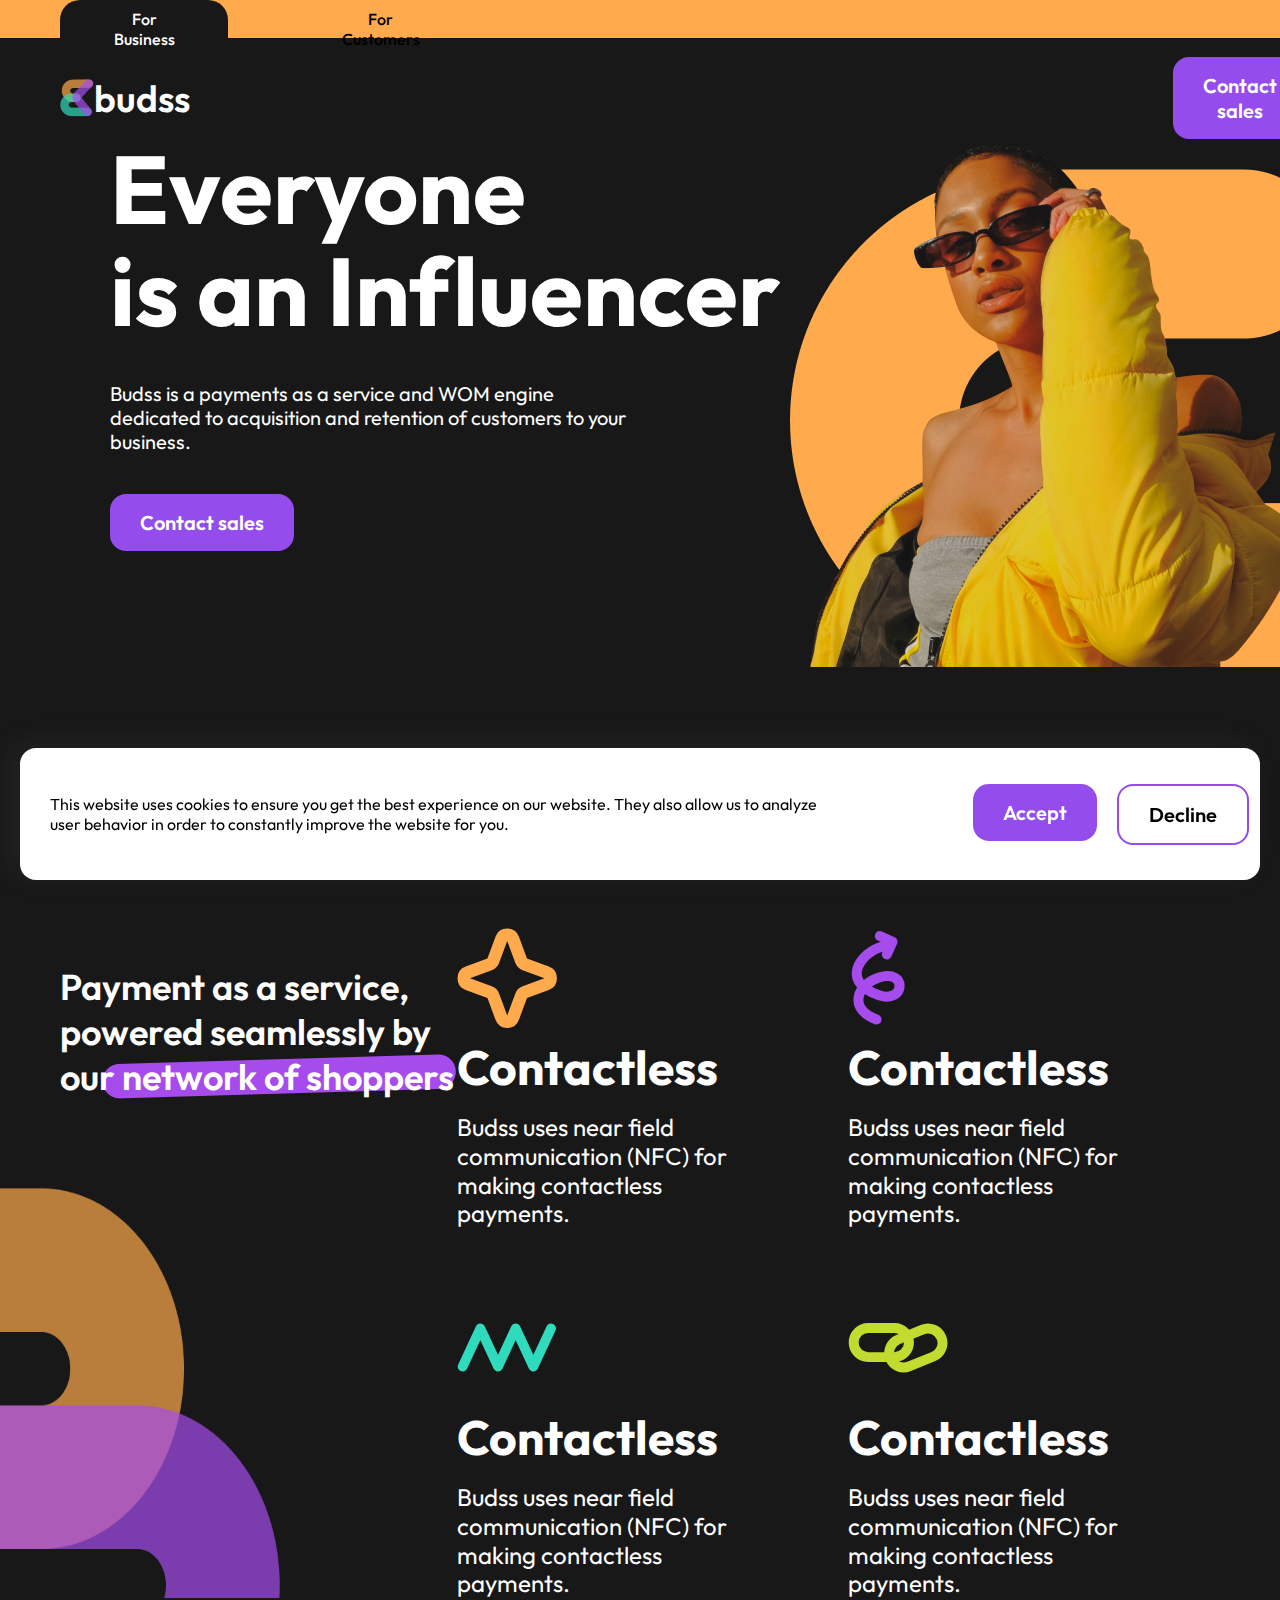
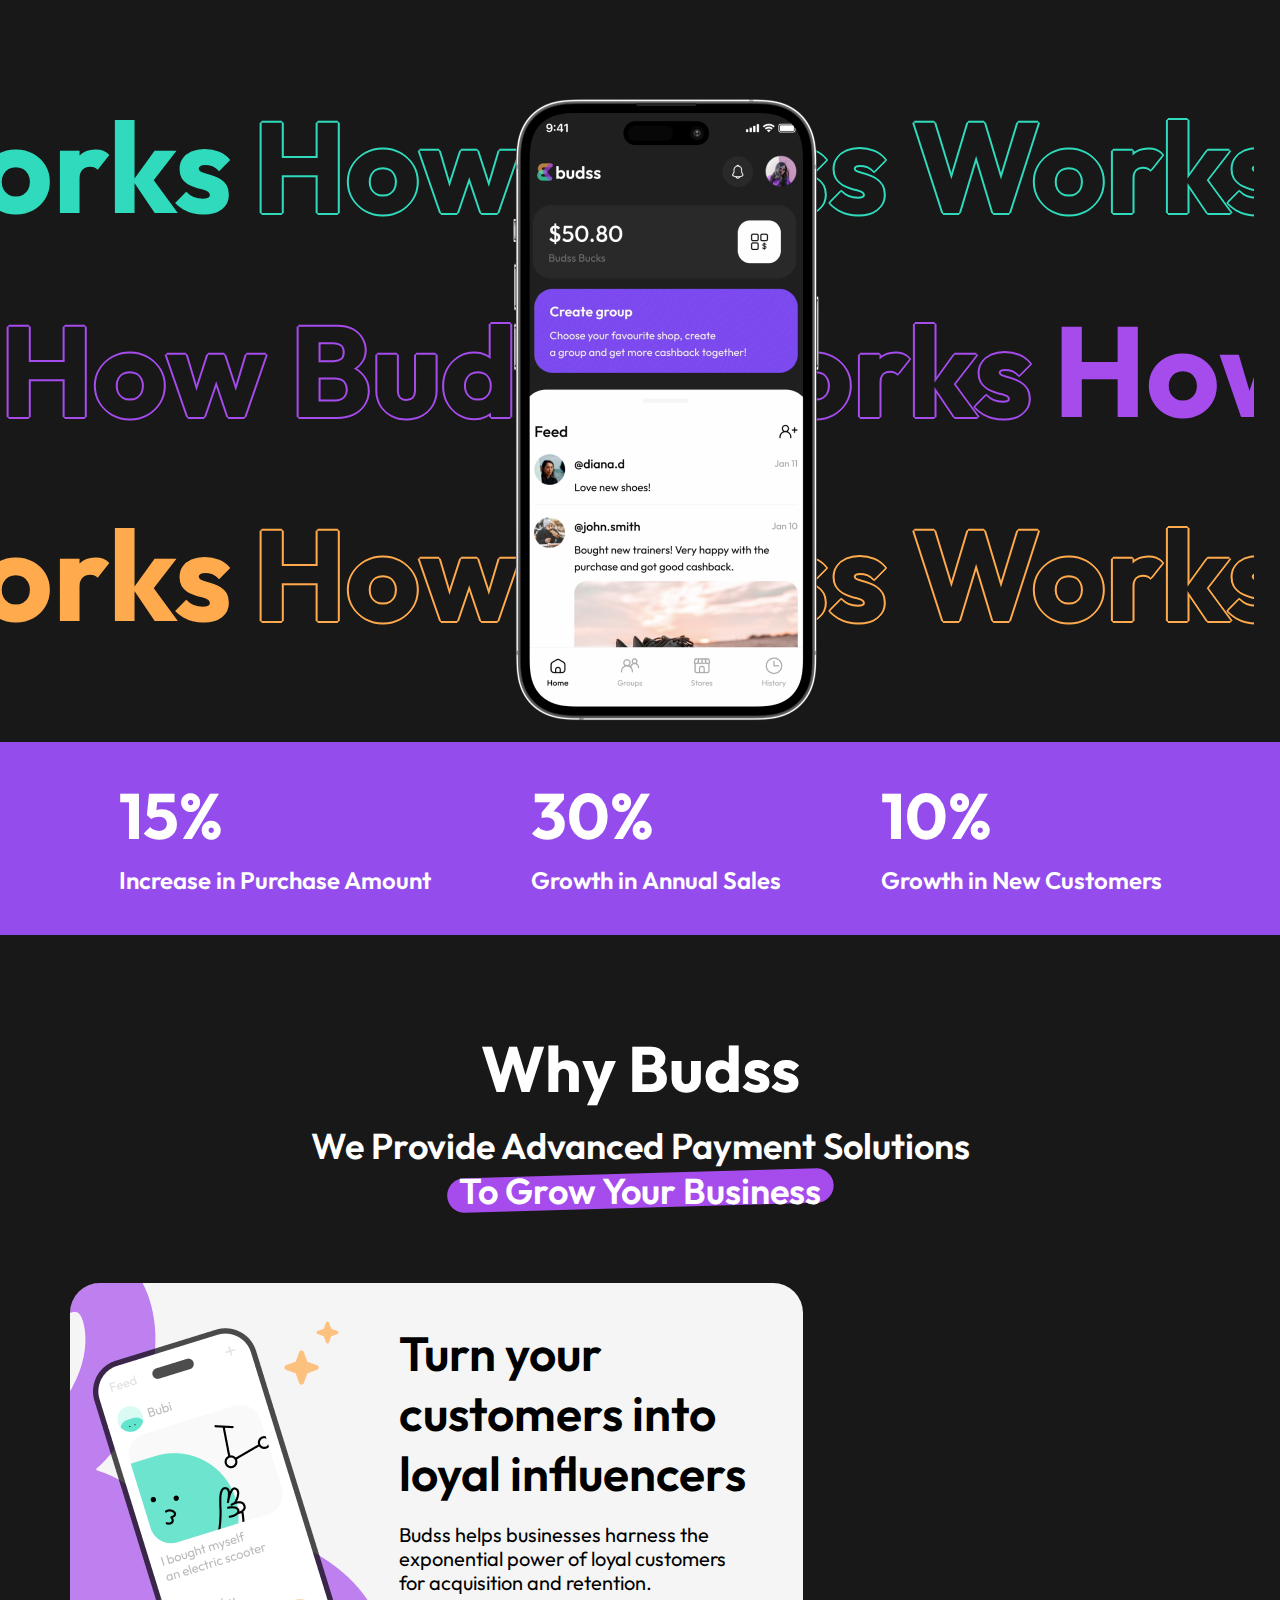
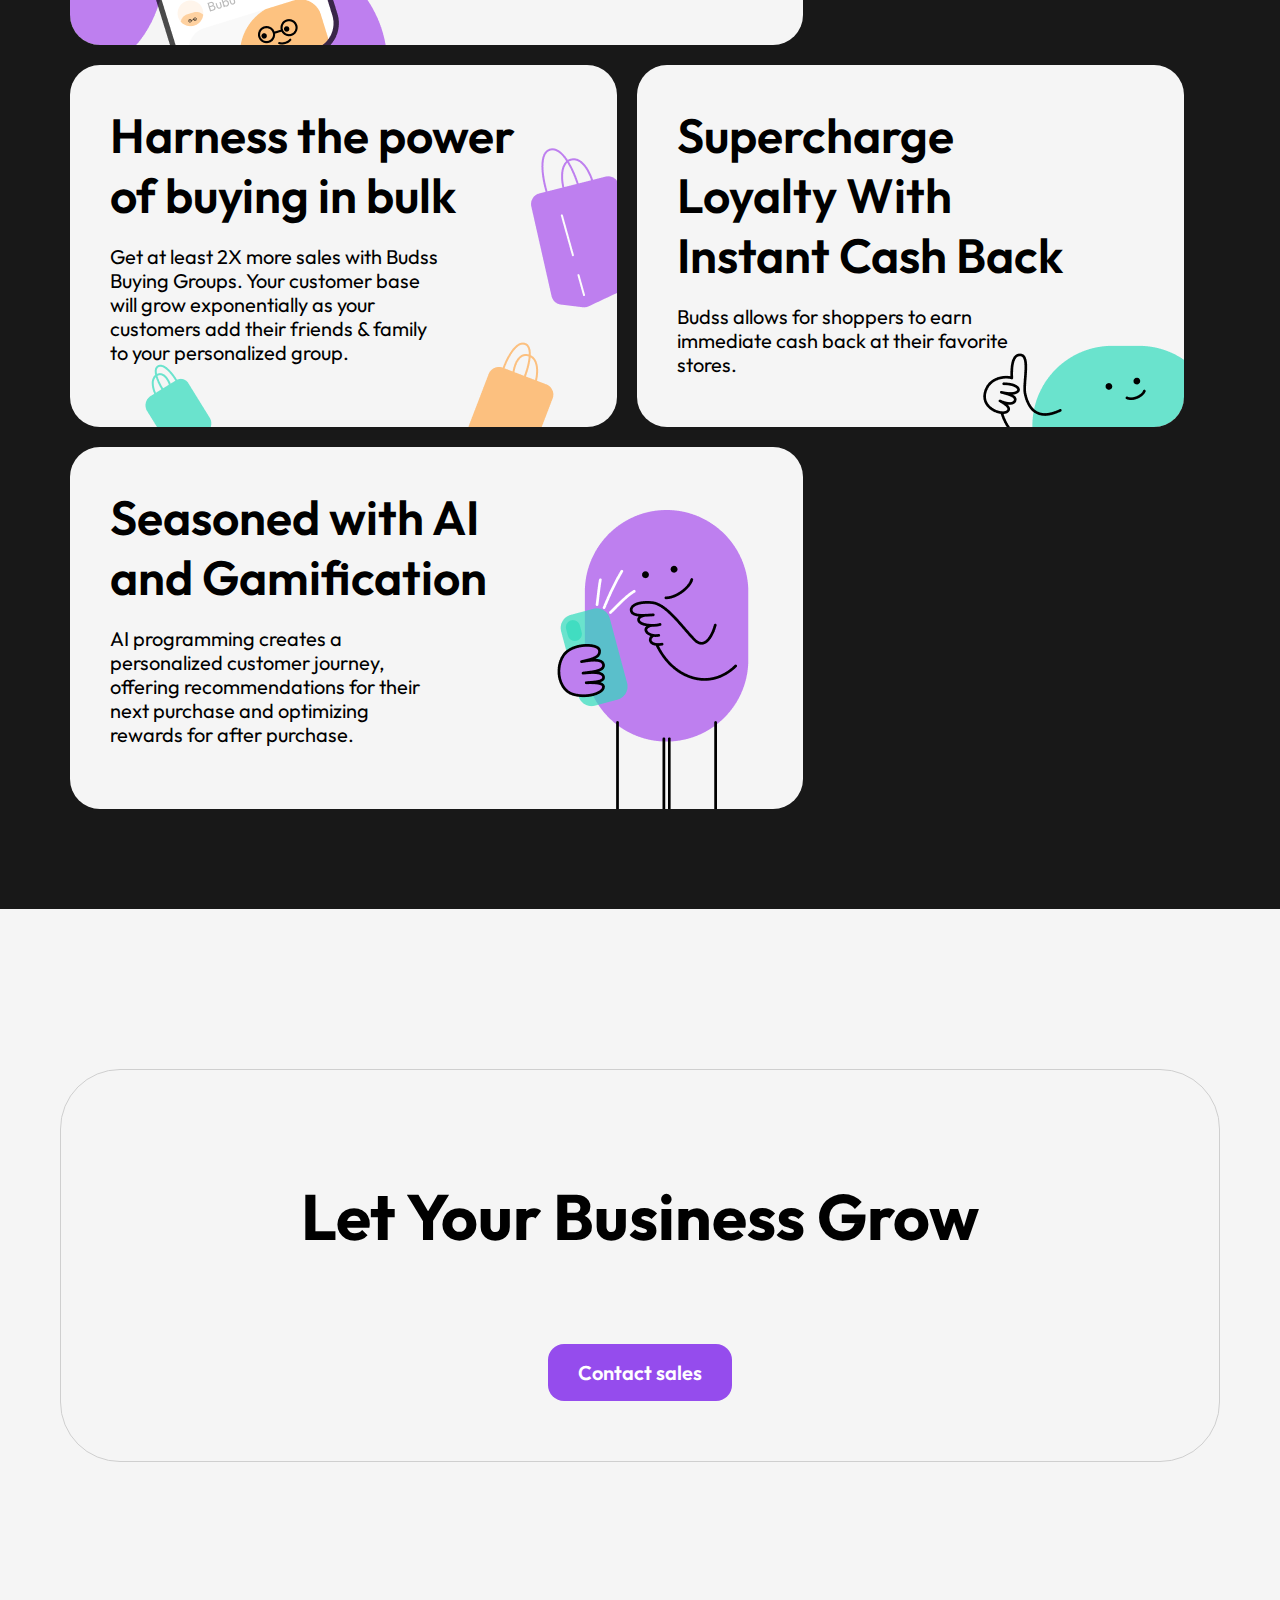
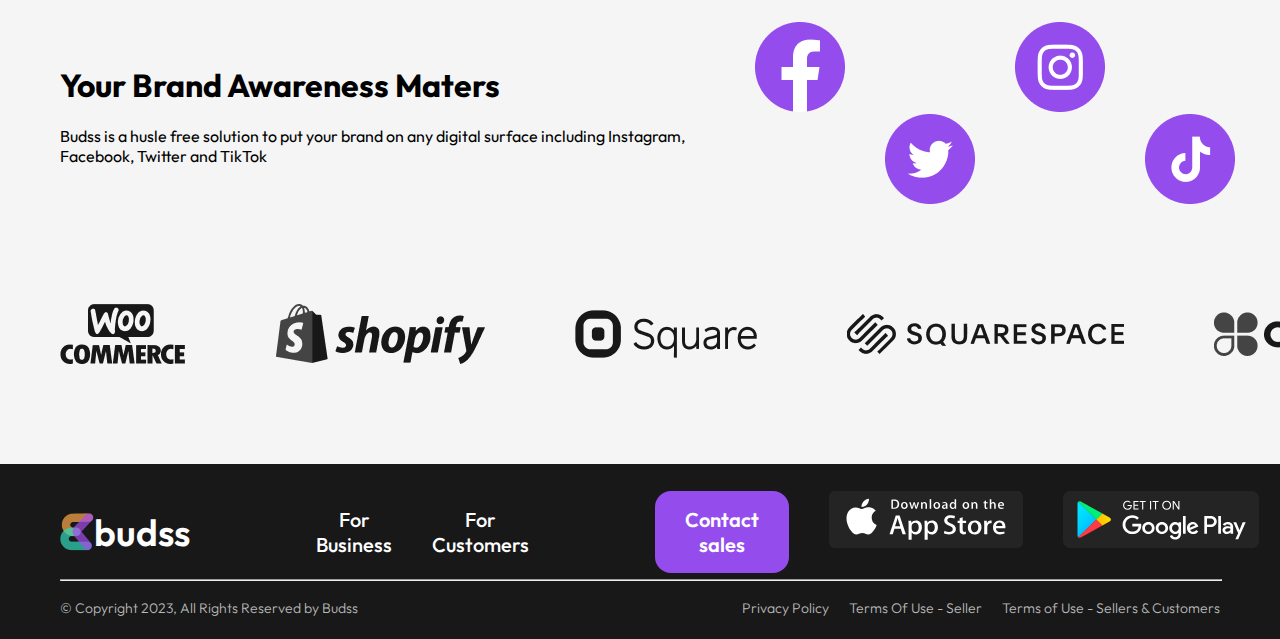
==== index.html @ 5635661f "test-task" ====
<!DOCTYPE html>
<html lang="en">
  <head>
    <meta charset="UTF-8" />
    <meta name="viewport" content="width=device-width, initial-scale=1.0" />
    <meta http-equiv="X-UA-Compatible" content="ie=edge" />
    <title>My Website</title>
    <link rel="stylesheet" href="./style.css" />
    <link rel="preconnect" href="https://fonts.googleapis.com" />
    <link rel="preconnect" href="https://fonts.gstatic.com" crossorigin />
    <link
      href="https://fonts.googleapis.com/css2?family=Outfit:wght@100;200;300;400;500;600;700;800;900&display=swap"
      rel="stylesheet"
    />
  </head>
  <body>
    <div class="rectangle">
      <div class="tabs">
        <div class="tab tab-active">For Business</div>
        <div class="tab">For Customers</div>
      </div>
    </div>
    <header id="mainHeader">
      <div class="logo">
        <img src="./img/logo.png" alt="logo" />
        <p>budss</p>
      </div>
      <nav class="mobile-nav">
        <div class="hamburger-icon" id="hamburgerIcon">
          <span class="bar"></span>
          <span class="bar"></span>
          <span class="bar"></span>
        </div>
        <div class="nav-links" id="navLinks">
          <img src="./img/close.svg" id="closeNav" />
          <button>Contact sales</button>
          <div class="mobile-links">
            <p>For Business</p>
            <p>For Customers</p>
            <p>Privacy Policy</p>
            <p>Terms Of Use - Seller</p>
            <p>Terms of Use - Sellers & Customers</p>
          </div>
        </div>
      </nav>
      <button class="button dark-bg showForm header-button">
        Contact sales
      </button>
    </header>
    <main>
      <div class="hero">
        <div class="hero-text">
          <h1>Everyone is an Influencer</h1>
          <p>
            Budss is a payments as a service and WOM engine dedicated to
            acquisition and retention of customers to your business.
          </p>
          <button class="dark-bg showForm">Contact sales</button>
        </div>
        <img src="./img/hero-img.png" alt="hero" />
      </div>
      <div class="about">
        <h2>About Budss</h2>
        <div class="about-body">
          <div class="about-left">
            <div class="about-highlight">
              <p>
                Payment as a service, powered seamlessly by our network of
                shoppers
              </p>
              <img
                src="./img/about-highlight.png"
                class="about-pic-highlight"
                alt="about-highlight"
              />
            </div>
            <img
              src="./img/about.png"
              class="about-pic"
              alt="about section picture"
            />
          </div>

          <div class="parent">
            <div class="div1">
              <img src="./img/about-1.svg" alt="icon-1" />
              <h3>Contactless</h3>
              <p>
                Budss uses near field communication (NFC) for making contactless
                payments.
              </p>
            </div>
            <div class="div1">
              <img src="./img/about-2.svg" alt="icon 2" />
              <h3>Contactless</h3>
              <p>
                Budss uses near field communication (NFC) for making contactless
                payments.
              </p>
            </div>
            <div class="div1">
              <img src="./img/about-3.svg" alt="icon 3" />
              <h3>Contactless</h3>
              <p>
                Budss uses near field communication (NFC) for making contactless
                payments.
              </p>
            </div>
            <div class="div1">
              <img src="./img/about-4.svg" alt="icon-4" />
              <h3>Contactless</h3>
              <p>
                Budss uses near field communication (NFC) for making contactless
                payments.
              </p>
            </div>
          </div>
        </div>
      </div>
      <div class="how-works">
        <div class="container">
          <div class="moving-text-container">
            <h1 class="moving-text">How Budss Works</h1>
            <h1 class="moving-text lined-1">How Budss Works</h1>
          </div>
        </div>
        <div class="container">
          <div class="moving-text-container-left">
            <h1 class="moving-text lined-2">How Budss Works</h1>
            <h1 class="moving-text second">How Budss Works</h1>
          </div>
        </div>
        <div class="container">
          <div class="moving-text-container">
            <h1 class="moving-text third">How Budss Works</h1>
            <h1 class="moving-text lined-3">How Budss Works</h1>
          </div>
        </div>
        <img src="./img/how-works.png" alt="phone" />
      </div>
      <div class="statistic">
        <div class="statistic-block">
          <h3>15%</h3>
          <p>Increase in Purchase Amount</p>
        </div>
        <div class="statistic-block">
          <h3>30%</h3>
          <p>Growth in Annual Sales</p>
        </div>
        <div class="statistic-block">
          <h3>10%</h3>
          <p>Growth in New Customers</p>
        </div>
      </div>
      <div class="why-budss">
        <div class="why-text">
          <h3>Why Budss</h3>
          <p>We Provide Advanced Payment Solutions To Grow Your Business</p>
          <img src="./img/why.png" alt="text highlight" />
        </div>

        <div class="pictures">
          <div class="card-1">
            <div>
              <h3>Turn your customers into loyal influencers</h3>
              <p>
                Budss helps businesses harness the exponential power of loyal
                customers for acquisition and retention.
              </p>
            </div>
          </div>
          <div class="card-1 card-2">
            <div>
              <h3>Harness the power of buying in bulk</h3>
              <p>
                Get at least 2X more sales with Budss Buying Groups. Your
                customer base will grow exponentially as your customers add
                their friends & family to your personalized group.
              </p>
            </div>
          </div>

          <div class="card-1 card-2 card-3">
            <div>
              <h3>Supercharge Loyalty With Instant Cash Back</h3>
              <p>
                Budss allows for shoppers to earn immediate cash back at their
                favorite stores.
              </p>
            </div>
          </div>
          <div class="card-1 card-4">
            <div>
              <h3>Seasoned with AI and Gamification</h3>
              <p>
                AI programming creates a personalized customer journey, offering
                recommendations for their next purchase and optimizing rewards
                for after purchase.
              </p>
            </div>
          </div>
        </div>
      </div>
      <div class="let-grow">
        <div class="let-grow-contact">
          <h2>Let Your Business Grow</h2>
          <button class="showForm">Contact sales</button>
        </div>
        <div class="let-grow-social">
          <div class="let-grow-social-text">
            <h1>Your Brand Awareness Maters</h1>
            <p>
              Budss is a husle free solution to put your brand on any digital
              surface including Instagram, Facebook, Twitter and TikTok
            </p>
          </div>
          <img src="./img//social-media.png" alt="social media logo" />
        </div>
        <div class="clients">
          <img src="./img/woo.png" alt="woo" />
          <img src="./img/shopify.png" alt="shopify" />
          <img src="./img/square.png" alt="square" />
          <img src="./img/squarespace.png" alt="squarespace" />
          <img src="./img/clover.png" alt="clover" />
        </div>
      </div>
      <footer>
        <div class="footer-top">
          <div class="logo">
            <img src="./img/logo.png" alt="logo" />
            <p>budss</p>
          </div>
          <div class="list">
            <p>For Business</p>
            <p>For Customers</p>
          </div>
          <div class="list addlist">
            <p>Privacy Policy</p>
            <p>Terms Of Use - Seller</p>
            <p>Terms of Use - Sellers & Customers</p>
          </div>
          <div class="buttons">
            <button class="dark-bg showForm">Contact sales</button>
            <button class="apps">
              <img src="./img/appstore.svg" alt="appstore" />
            </button>
            <button class="apps">
              <img src="./img/googleplay.svg" alt="googleplay" />
            </button>
          </div>
        </div>
        <hr />
        <div class="copyrights">
          <p>© Copyright 2023, All Rights Reserved by Budss</p>
          <div class="links">
            <a>Privacy Policy</a><a>Terms Of Use - Seller</a
            ><a>Terms of Use - Sellers & Customers</a>
          </div>
        </div>
      </footer>
    </main>
    <div class="cookie-popup" id="cookiePopup">
      <p>
        This website uses cookies to ensure you get the best experience on our
        website. They also allow us to analyze user behavior in order to
        constantly improve the website for you.
      </p>
      <div class="popup-buttons">
        <button id="acceptCookies">Accept</button>
        <button id="acceptCookies" class="secondary">Decline</button>
      </div>
    </div>
    <div class="form-popup" id="formPopup">
      <form>
        <span class="close-icon" id="closeForm">&times;</span>
        <div class="input-field">
          <label for="name">Name</label>
          <input
            type="text"
            id="name"
            name="name"
            placeholder="Enter  name"
            required
          />
          <div class="error-message" id="nameError">
            This field is required.
          </div>
        </div>
        <div class="input-field">
          <label for="email">Email *</label>
          <input
            type="email"
            id="email"
            name="email"
            placeholder="Email"
            required
          />
          <div class="error-message" id="emailError">
            This field is required.
          </div>
        </div>
        <div class="input-field">
          <label for="phone">Phone Number *</label>
          <input type="tel" id="phone" name="phone" placeholder="+7" required />
          <div class="error-message" id="phoneError">
            This field is required.
          </div>
        </div>
        <div class="input-field">
          <label for="company">Company</label>
          <input
            type="text"
            id="company"
            name="company"
            placeholder="Enter company"
          />
        </div>
        <div class="input-field">
          <label for="website">Website URL</label>
          <input
            type="url"
            id="website"
            name="website"
            placeholder="Enter Website/Store URL"
          />
        </div>
        <p>
          By submitting this form you are agreeing to Budss’s
          <a>Privacy Policy</a> and <a>Terms of Use</a>
        </p>
        <button type="submit" id="submitButton" disabled>Contact sales</button>
      </form>
    </div>
    <div class="popup" id="successPopup">
      <span class="close-icon" id="closeSuccesForm">&times;</span>
      <img src="./img/received.png" />
      <h4>Thank you!</h4>
      <p>
        Thank you, we have received your application and will contact you soon!
      </p>
      <button class="close-popup" id="closeSuccessPopup">Super!</button>
    </div>
    <script>
      const mainHeader = document.getElementById("mainHeader");

      window.addEventListener("scroll", () => {
        const scrollPosition = window.scrollY;

        if (scrollPosition > 100) {
          mainHeader.style.top = "0";
        } else {
          mainHeader.style.top = "50px";
        }
      });
    </script>
    <script>
      const cookiePopup = document.getElementById("cookiePopup");
      const acceptCookiesButton = document.getElementById("acceptCookies");

      setTimeout(() => {
        cookiePopup.style.display = "flex";
      }, 1000);

      acceptCookiesButton.addEventListener("click", () => {
        cookiePopup.style.display = "none";
      });
    </script>

    <script>
      const hamburgerIcon = document.getElementById("hamburgerIcon");
      const navLinks = document.getElementById("navLinks");

      hamburgerIcon.addEventListener("click", () => {
        navLinks.classList.toggle("active");
      });

      const closeNavIcon = document.getElementById("closeNav");
      closeNavIcon.addEventListener("click", () => {
        navLinks.classList.remove("active");
      });

      const formPopup = document.getElementById("formPopup");
      const showFormButton = document.querySelectorAll(".showForm");
      const submitButton = document.getElementById("submitButton");
      const closeFormButton = document.getElementById("closeForm");

      const nameInput = document.getElementById("name");
      const nameError = document.getElementById("nameError");

      const emailInput = document.getElementById("email");
      const emailError = document.getElementById("emailError");

      showFormButton.forEach((button) => {
        button.addEventListener("click", () => {
          formPopup.style.display = "flex";
        });
      });

      const requiredFields = document.querySelectorAll("input[required]");
      requiredFields.forEach((field) => {
        field.addEventListener("input", () => {
          const allRequiredFieldsFilled = Array.from(requiredFields).every(
            (field) => field.value.trim() !== ""
          );
          submitButton.disabled = !allRequiredFieldsFilled;
        });
      });

      closeFormButton.addEventListener("click", () => {
        formPopup.style.display = "none";
      });

      submitButton.addEventListener("click", (event) => {
        event.preventDefault();
        successPopup.style.display = "flex";
        formPopup.style.display = "none";
      });

      const successPopup = document.getElementById("successPopup");

      const closeSuccessPopupButton =
        document.getElementById("closeSuccessPopup");
      closeSuccessPopupButton.addEventListener("click", () => {
        successPopup.style.display = "none";
      });
    </script>
  </body>
</html>
---- style.css ----
body {
  display: flex;
  width: 100%;
  flex-direction: column;
  align-items: flex-start;
  gap: 100px;
  background: var(--grayscale-01, #181818);
  font-family: "Outfit", sans-serif;
  margin: 0;
}

body main {
  width: 100%;
}

body .rectangle {
  width: 100%;
  height: 38px;
  flex-shrink: 0;
  background: var(--secondary-02, #ffaa4c);
  display: inline-flex;
  align-items: flex-start;
}

body .rectangle .tabs {
  display: inline-flex;
  align-items: flex-start;
}

body .rectangle .tab {
  width: 105px;
  display: flex;
  padding: 9px 40px;
  justify-content: center;
  align-items: center;
  gap: 10px;
  border-radius: 20px 20px 0px 0px;
  margin-left: 60px;
  color: var(--grayscale-00, #000);
  text-align: center;

  color: var(--grayscale-00, #000);
  text-align: center;

  /* Body/B1_Medium_16 */
  font-family: Outfit;
  font-size: 16px;
  font-style: normal;
  font-weight: 500;
  line-height: normal;
}
body .rectangle .tab-active {
  width: 88px;
  color: var(--grayscale-07, #fff);
  background: var(--grayscale-01, #181818);
}

body header {
  position: fixed;
  top: 50px;
  left: 0;
  right: 0;
  display: inline-flex;
  padding: 7px 60px;
  justify-content: space-between;
  align-items: center;
  gap: 983px;
  width: 100%;
  box-sizing: border-box;
  background-color: #181818;
  z-index: 1000;
}
#mainHeader {
  transition: top 0.3s ease;
  position: fixed;
  top: 50px;
  width: 100%;
}

.logo {
  display: flex;
  width: 155px;
  height: 49px;
  justify-content: center;
  align-items: center;
}

.logo p {
  color: var(--grayscale-07, #fff);
  text-align: center;
  font-feature-settings: "ss07" on, "ss02" on, "ss03" on, "ss04" on, "ss05" on,
    "ss01" on, "numr" on, "dnom" on;
  font-family: Outfit;
  font-size: 37px;
  font-style: normal;
  font-weight: 600;
  line-height: 17px; /* 45.946% */
  text-transform: lowercase;
}

.hero {
  display: flex;
  justify-content: space-between;
}

.hero .hero-text {
  display: inline-flex;
  flex-direction: column;
  align-items: flex-start;
  gap: 40px;
  margin-left: 110px;
}

.hero .hero-text h1 {
  color: var(--grayscale-07, #fff);
  font-feature-settings: "liga" off;
  width: 671px;
  margin: 0;

  /* Title/T2_Bold_96 */
  font-family: Outfit;
  font-size: 96px;
  font-style: normal;
  font-weight: 700;
  line-height: 106%; /* 101.76px */
}

.hero .hero-text p {
  color: var(--grayscale-07, #fff);
  width: 534px;
  margin: 0;

  /* Subtitle/S6_Regular_20 */
  font-family: Outfit;
  font-size: 20px;
  font-style: normal;
  font-weight: 400;
  line-height: 120%; /* 24px */
}
.hero img {
  width: 595px;
  height: 529px;
  flex-shrink: 0;
}

/* Общие стили для кнопки */
button {
  display: flex;
  padding: 16px 30px;
  justify-content: center;
  align-items: center;
  gap: 14px;
  border-radius: 16px;
  background: var(--primary-01, #954ced);
  color: var(--grayscale-07, #fff);
  cursor: pointer;
  border: none;
  transition: background-color 0.3s, transform 0.3s;
  font-family: Outfit;
  font-size: 20px;
  font-style: normal;
  font-weight: 600;
  line-height: normal;
  position: relative;
}

/* Стили при наведении */
button:hover {
  display: inline-flex;
  height: 57px;
  padding: 16px 30px;
  justify-content: center;
  align-items: center;
  gap: 14px;
  flex-shrink: 0;
  border-radius: 16px;
  background: var(--grayscale-01, #181818);
  transform: scale(1.05);
}

/* Псевдоэлемент для обводки на темном фоне */
button.dark-bg::before {
  content: "";
  position: absolute;
  top: -4px;
  left: -4px;
  right: -4px;
  bottom: -4px;
  border: 2px solid var(--primary-01, #954ced);
  border-radius: 16px;
  opacity: 0;
  transition: opacity 0.3s, transform 0.3s;
}

/* Показываем обводку при наведении на кнопку на темном фоне */
button.dark-bg:hover::before {
  opacity: 1;
}

button .dark {
  border-radius: 16px;
  border: 2px solid var(--primary-01, #954ced);
  background: var(--grayscale-01, #181818);
}

button:focus {
  display: inline-flex;
  height: 57px;
  padding: 16px 30px;
  justify-content: center;
  align-items: center;
  flex-shrink: 0;
  border-radius: 16px;
  border: 4px solid var(--primary-03, #ba8bf3);
  background: var(--primary-01, #954ced);
}

button:active {
  display: inline-flex;
  padding: 16px 30px;
  justify-content: center;
  align-items: center;
  border-radius: 16px;
  background: var(--primary-00, #7b31d4);
}

button:disabled {
  border-radius: 16px;
  background: var(--grayscale-03, #b9b9b9);
}

.about h2 {
  color: var(--grayscale-07, #fff);
  font-feature-settings: "liga" off;
  margin-left: 60px;

  /* Title/T2_Bold_96 */
  font-family: Outfit;
  font-size: 96px;
  font-style: normal;
  font-weight: 700;
  line-height: 106%; /* 101.76px */
}

.about .about-body {
  display: flex;
  justify-content: space-between;
}

.about .about-left {
  display: flex;
  flex-direction: column;
  justify-content: space-between;
}

.about .about-left p {
  color: var(--grayscale-07, #fff);
  width: 397px;
  margin-left: 60px;

  /* Subtitle/S1_SemiBold_36 */
  font-family: Outfit;
  font-size: 36px;
  font-style: normal;
  font-weight: 600;
  line-height: normal;
}
.about-highlight {
  position: relative;
}

.about .about-left .about-highlight .about-pic-highlight {
  position: absolute;
  bottom: 36px;
  right: 0px;
  z-index: -100;
}

.about .about-left .about-pic {
  width: 283px;
  height: 413px;
}

.about .parent {
  margin-right: 160px;
  display: grid;
  grid-template-columns: repeat(2, 1fr);
  grid-template-rows: repeat(2, 1fr);
  grid-column-gap: 70px;
  grid-row-gap: 70px;
}

.about .parent .div1 {
  width: 321px;
}

.about .parent .div1 img {
  width: 100px;
  height: 100px;
}
.about .parent .div1 h3 {
  color: var(--grayscale-07, #fff);
  font-feature-settings: "liga" off;
  margin: 0;
  margin-bottom: 20px;
  margin-top: 10px;

  /* Title/T4_Bold_48 */
  font-family: Outfit;
  font-size: 48px;
  font-style: normal;
  font-weight: 700;
  line-height: 106%; /* 50.88px */
}

.about .parent .div1 p {
  color: var(--grayscale-07, #fff);
  margin: 0;

  /* Subtitle/S3_Regular_24 */
  font-family: Outfit;
  font-size: 24px;
  font-style: normal;
  font-weight: 400;
  line-height: 120%; /* 28.8px */
}

.how-works {
  position: relative;
  display: flex;
  gap: 68px;
  flex-direction: column;
  margin-top: 100px;
  margin-bottom: 100px;
}

.how-works .container {
  position: relative;
  overflow: hidden;
  width: 98vw;
  height: 136px;
}
.how-works .moving-text-container {
  display: flex;
  position: absolute;
  left: -800px;
  animation: moveRight 10s linear infinite;
}
.how-works .moving-text-container-left {
  display: flex;
  position: absolute;
  animation: moveLeft 10s linear infinite;
}

.how-works .moving-text {
  color: var(--secondary-01, #2fdbbc);
  font-feature-settings: "liga" off;

  /* Title/T1_Bold_128 */
  font-family: Outfit;
  font-size: 128px;
  font-style: normal;
  font-weight: 700;
  line-height: 106%; /* 135.68px */
  display: inline-block;
  flex-shrink: 0;
  margin: 0;
  margin-right: 20px;
}
.how-works .second {
  color: var(--primary-02, #a64ced);
}

.how-works .third {
  color: var(--secondary-02, #ffaa4c);
}

.how-works .lined-1 {
  text-shadow: 2px 0 0 #2fdbbc, -2px 0 0 #2fdbbc, 0 2px 0 #2fdbbc,
    0 -2px 0 #2fdbbc, 1px 1px #2fdbbc, -1px -1px 0 #2fdbbc, 1px -1px 0 #2fdbbc,
    -1px 1px 0 #2fdbbc;
  color: #181818;
}

.how-works .lined-2 {
  text-shadow: 2px 0 0 #a64ced, -2px 0 0 #a64ced, 0 2px 0 #a64ced,
    0 -2px 0 #a64ced, 1px 1px #a64ced, -1px -1px 0 #a64ced, 1px -1px 0 #a64ced,
    -1px 1px 0 #a64ced;
  color: #181818;
}

.how-works .lined-3 {
  text-shadow: 2px 0 0 #ffaa4c, -2px 0 0 #ffaa4c, 0 2px 0 #ffaa4c,
    0 -2px 0 #ffaa4c, 1px 1px #ffaa4c, -1px -1px 0 #ffaa4c, 1px -1px 0 #ffaa4c,
    -1px 1px 0 #ffaa4c;
  color: #181818;
}

@keyframes moveRight {
  0% {
    transform: translateX(0%);
  }
  100% {
    transform: translateX(100%);
  }
}

@keyframes moveLeft {
  0% {
    transform: translateX(100%);
  }
  100% {
    transform: translateX(0%);
  }
}

.how-works img {
  position: absolute;
  left: 40%;
}

.statistic {
  margin-top: 100px;
  display: flex;
  width: 100%;
  padding: 40px 0px;
  justify-content: center;
  align-items: center;
  gap: 100px;
  background: var(--primary-01, #954ced);
}

.statistic .statistic-block {
  display: flex;
  flex-direction: column;
  align-items: flex-start;
  gap: 16px;
  width: auto;
}

.statistic .statistic-block h3 {
  color: var(--grayscale-07, #fff);
  font-feature-settings: "liga" off;
  margin: 0;

  /* Title/T3_Bold_64 */
  font-family: Outfit;
  font-size: 64px;
  font-style: normal;
  font-weight: 700;
  line-height: 106%; /* 67.84px */
}

.statistic .statistic-block p {
  color: var(--grayscale-07, #fff);
  margin: 0;

  /* Subtitle/S2_SemiBold_24 */
  font-family: Outfit;
  font-size: 24px;
  font-style: normal;
  font-weight: 600;
  line-height: 120%; /* 28.8px */
}

.why-budss {
}

.why-budss .why-text {
  position: relative;
  width: 664px;
  height: 178px;
  display: flex;
  flex-direction: column;
  align-items: center;
  gap: 20px;
  margin: auto;
  margin-top: 100px;
}
.why-budss .why-text h3 {
  color: var(--grayscale-07, #fff);
  font-feature-settings: "liga" off;
  margin: 0;

  /* Title/T3_Bold_64 */
  font-family: Outfit;
  font-size: 64px;
  font-style: normal;
  font-weight: 700;
  line-height: 106%; /* 67.84px */
}

.why-budss .why-text p {
  color: var(--grayscale-07, #fff);
  text-align: center;
  margin: 0;

  /* Subtitle/S1_SemiBold_36 */
  font-family: Outfit;
  font-size: 36px;
  font-style: normal;
  font-weight: 600;
  line-height: normal;
}

.why-budss .why-text img {
  position: absolute;
  bottom: 0;
  z-index: -100;
}

.why-budss .pictures {
  display: flex;
  gap: 20px;
  flex-wrap: wrap;
  margin: 70px;
}

.why-budss .pictures .card-1 {
  width: 733px;
  height: 362px;
  border-radius: 30px;
  background: var(--grayscale-06, #f5f5f5);
  background-image: url("./img/wrap-1.png");
}

.why-budss .pictures .card-2 {
  width: 547px;
  height: 362px;
  background-image: url("./img/wrap-2.png");
}

.why-budss .pictures .card-3 {
  background-image: url("./img/wrap-3.png");
}

.why-budss .pictures .card-4 {
  background-image: url("./img/wrap-4.png");
}

.why-budss .pictures .card-1 div {
  display: flex;
  width: 364px;
  flex-direction: column;
  align-items: flex-start;
  gap: 20px;

  margin-bottom: 50px;
  margin-left: 329px;
}

.why-budss .pictures .card-2 div {
  margin-left: 40px;
  width: 416px;
}

.why-budss .pictures .card-4 div {
  margin-left: 40px;
  width: 416px;
}

.why-budss .pictures .card-1 div h3 {
  align-self: stretch;
  color: var(--grayscale-00, #000);
  margin: 0;
  margin-top: 40px;

  /* Title/T5_SemiBold_48 */
  font-family: Outfit;
  font-size: 48px;
  font-style: normal;
  font-weight: 600;
  line-height: normal;
}

.why-budss .pictures .card-1 div p {
  width: 334px;
  color: var(--grayscale-00, #000);
  margin: 0;

  /* Subtitle/S6_Regular_20 */
  font-family: Outfit;
  font-size: 20px;
  font-style: normal;
  font-weight: 400;
  line-height: 120%; /* 24px */
}

.let-grow {
  width: auto;
  display: flex;
  margin: 100px 0px;
  padding: 100px 0;
  margin-bottom: 0px;

  flex-direction: column;
  align-items: flex-start;
  gap: 100px;
  background: var(--grayscale-06, #f5f5f5);
}

.let-grow-contact {
  margin: 60px;
  padding: 60px 0px;
  width: calc(100% - 120px);
  box-sizing: border-box;
  display: flex;
  flex-direction: column;
  justify-content: center;
  align-items: center;
  gap: 40px;
  flex: 1 0 0;
  border-radius: 60px;
  border: 1px solid var(--grayscale-04, #cfcfcf);
}

.let-grow-contact h2 {
  color: var(--grayscale-00, #000);
  text-align: center;
  font-feature-settings: "liga" off;

  /* Title/T3_Bold_64 */
  font-family: Outfit;
  font-size: 64px;
  font-style: normal;
  font-weight: 700;
  line-height: 106%; /* 67.84px */
}

.let-grow-social {
  display: flex;
  padding: 0px 45px 0px 60px;
  justify-content: flex-end;
  align-items: center;
  gap: 33px;
}

.clients {
  display: flex;
  padding: 0px 60px;
  justify-content: center;
  align-items: center;
  gap: 90px;
}

footer {
  display: flex;
  padding: 40px 60px 20px 60px;
  flex-direction: column;
  align-items: flex-start;
  gap: 10px;
}

.apps {
  all: unset;
}

.footer-top {
  display: flex;
  height: 57px;
  justify-content: center;
  align-items: center;
  gap: 126px;
  width: 100%;
  justify-content: space-between;
}

.footer-top .list {
  display: flex;
  align-items: flex-start;
  gap: 40px;
}

.footer-top .addlist {
  display: none;
}

.footer-top .list p {
  color: var(--grayscale-07, #fff);
  text-align: center;

  /* Subtitle/S5_Medium_20 */
  font-family: Outfit;
  font-size: 20px;
  font-style: normal;
  font-weight: 500;
  line-height: normal;
}

.footer-top .buttons {
  display: flex;
  justify-content: center;
  align-items: flex-start;
  gap: 40px;
}

.copyrights {
  width: 100%;
  display: flex;
  justify-content: space-between;
  align-items: flex-start;
}

.copyrights p,
a {
  color: var(--grayscale-03, #b9b9b9);
  margin: 0;

  /* Body/B5_Light_14 */
  font-family: Outfit;
  font-size: 14px;
  font-style: normal;
  font-weight: 300;
  line-height: 140%; /* 19.6px */
}

.copyrights .links {
  display: flex;
  align-items: flex-start;
  gap: 20px;
}

hr {
  width: 100%;
  size: 2;
  color: #444;
}
.popup {
  position: fixed;
  display: none;
  width: 335px;
  padding: 40px;
  flex-direction: column;
  align-items: center;
  gap: 20px;
  left: 20px;
  right: 20px;
}
/* Стили для всплывающего окна */
.cookie-popup {
  position: fixed;
  justify-content: space-between;
  bottom: 20px;
  left: 20px;
  right: 20px;
  display: flex;
  padding: 30px;
  align-items: center;
  gap: 140px;
  border-radius: 16px;
  background: var(--grayscale-07, #fff);

  /* Application shadow */
  box-shadow: -10px -5px 30px 0px rgba(141, 141, 141, 0.1);
}

.cookie-popup p {
  width: 783px;
  flex-shrink: 0;
}

.popup-buttons {
  display: flex;
  align-items: flex-start;
  gap: 20px;
}

.secondary {
  border-radius: 16px;
  border: 2px solid var(--primary-01, #954ced);
  background-color: transparent;
  color: var(--grayscale-00, #000);

  /* Subtitle/S4_SemiBold_20 */
  font-family: Outfit;
  font-size: 20px;
  font-style: normal;
  font-weight: 600;
  line-height: normal;
}

.secondary:hover {
  border-radius: 16px;
  border: 2px solid var(--primary-01, #954ced);
  background: var(--primary-04, rgba(149, 76, 237, 0.2));
}

.popup {
  left: 50%;
  transform: translate(-50%, -50%);
  background: var(--grayscale-07, #fff);
  display: none;
  border-radius: 20px;
  top: 50%;
  border-radius: 20px;
  z-index: 1000;
}

.popup h4 {
  color: var(--primary-02, #a64ced);
  text-align: center;

  /* Subtitle/S2_SemiBold_24 */
  font-family: Outfit;
  font-size: 24px;
  font-style: normal;
  font-weight: 600;
  line-height: 120%; /* 28.8px */
  margin: 0;
}

.popup p {
  color: var(--grayscale-02, #444);
  text-align: center;

  /* Subtitle/S6_Regular_20 */
  font-family: Outfit;
  font-size: 20px;
  font-style: normal;
  font-weight: 400;
  line-height: 120%; /* 24px */
  margin: 0;
}
/* Стили для формы */
.form-popup {
  display: none;
  position: fixed;
  border-radius: 20px;
  background: var(--grayscale-07, #fff);
  left: 50%;
  top: 20px;
  flex-direction: column;
  gap: 20px;
  padding: 40px;
  z-index: 1500;
  top: 50%;
  left: 50%;
  transform: translate(-50%, -50%);
  width: 337px;
}

.form-popup h2 {
  margin-bottom: 10px;
  font-size: 18px;
  color: #fff;
}

form {
  display: flex;
  flex-direction: column;
  gap: 10px;
}

input {
  display: flex;
  height: 20px;
  padding: 10px 16px;
  align-items: center;
  gap: 10px;
  align-self: stretch;
  border-radius: 14px;
  border: 1px solid var(--grayscale-20, #f1f1f1);
  background: var(--grayscale-07, #fff);
  color: var(--grayscale-30, #a7a7a7);

  /* Body/B4_Regular_14 */
  font-family: Outfit;
  font-size: 14px;
  font-style: normal;
  font-weight: 400;
  line-height: 22px; /* 157.143% */
}

input:focus {
  border-radius: 14px;
  border: 1px solid var(--grayscale-30, #a7a7a7);
  background: var(--grayscale-07, #fff);
  color: var(--grayscale-black, #070707);
}

input:valid {
  border: 1px solid var(--grayscale-20, #f1f1f1);
  color: var(--grayscale-black, #070707);
}

.input-field {
  display: flex;
  gap: 4px;
  flex-direction: column;
}

input:invalid {
  border: 1px solid var(--additional-02, #ec1211);
}

label {
  color: var(--grayscale-black, #070707);

  /* Body/B3_Medium_14 */
  font-family: Outfit;
  font-size: 14px;
  font-style: normal;
  font-weight: 500;
  line-height: 22px; /* 157.143% */
}

.close-icon {
  position: absolute;
  top: 10px;
  right: 20px;
  font-size: 20px;
  cursor: pointer;
}

.error-message {
  display: none;
  color: red;
  font-size: 14px;
  margin-top: 5px;
}

.form-popup input:invalid + .error-message {
  display: block;
}

.form-popup a {
  color: var(--primary-02, #a64ced);
  cursor: pointer;
  text-decoration: underline;
}

/* Mobile navigation styles */
.mobile-nav {
  display: none;
}

.hamburger-icon {
  display: block;
  cursor: pointer;
  padding: 10px;
}

.bar {
  display: block;
  width: 25px;
  height: 3px;
  margin: 5px auto;
  background-color: #fff;
}

/* Media query for mobile devices */
@media screen and (max-width: 768px) {
  .rectangle .tabs .tab {
    margin: 0;
  }
  .logo {
    text-align: center;
  }

  .mobile-nav {
    display: block;
  }

  .nav-links {
    position: fixed;
    top: 0;
    left: 0;
    width: 100%;
    height: 100%;
    background-color: #181818;
    display: none;
    flex-direction: column;
    justify-content: center;
    align-items: center;
    z-index: 9999; /* Ensure it's above other content */
    padding: 16px;
    box-sizing: border-box;
  }

  .nav-links img {
    margin-bottom: 140px;
    position: absolute;
    right: 0;
  }

  .nav-links button {
    margin-top: 140px;
    margin-bottom: 170px;
  }

  .nav-links .mobile-links {
    display: inline-flex;
    flex-direction: column;
    align-items: flex-start;
    gap: 16px;
  }

  .nav-links .mobile-links p {
    color: var(--grayscale-07, #fff);
    text-align: center;
    margin: 0;

    /* Subtitle/S5_Medium_20 */
    font-family: Outfit;
    font-size: 20px;
    font-style: normal;
    font-weight: 500;
    line-height: normal;
  }

  .nav-links.active {
    display: block;
    z-index: 1000;
  }

  .header-button {
    display: none;
  }
}

@media screen and (max-width: 768px) {
  #mainHeader {
    padding: 0;
    gap: 0;
  }
  .hero {
    display: flex;
    flex-direction: column;
  }

  .hero .hero-text {
    display: inline-flex;
    flex-direction: column;
    align-items: flex-start;
    gap: 40px;
    margin: 16px;
  }

  .hero .hero-text h1 {
    color: var(--grayscale-07, #fff);
    font-feature-settings: "liga" off;
    width: 100%;
    margin: 0;

    /* Title/T2_Bold_96 */
    font-family: Outfit;
    font-size: 40px;
    font-style: normal;
    font-weight: 700;
    line-height: 106%; /* 101.76px */
  }

  .hero .hero-text p {
    color: var(--grayscale-07, #fff);
    width: 100%;
    margin: 0;

    /* Subtitle/S6_Regular_20 */
    font-family: Outfit;
    font-size: 16px;
    font-style: normal;
    font-weight: 400;
    line-height: 120%; /* 24px */
  }
  .hero img {
    width: 275px;
    height: 259px;
    flex-shrink: 0;
    margin: auto;
  }
  button {
    width: 100%;
  }

  /*ABOUT*/

  .about h2 {
    font-size: 40px;
    margin: 16px;
  }

  .about .about-body {
    flex-direction: column;
  }

  .about-highlight {
    width: 268px;
  }

  .about .about-highlight p {
    margin: 16px;
    font-size: 24px;
    width: 268px;
  }

  .about-pic {
    display: none;
  }

  .about .about-highlight img {
    width: 250px;
    bottom: 12px;
    right: -37px;
  }

  .about .about-body .parent {
    display: flex;
    flex-direction: column;
    align-items: flex-start;
    gap: 60px;
    margin: 16px;
  }

  .about .about-body .parent h3 {
    font-size: 32px;
  }

  .about .about-body .parent p {
    font-size: 16px;
  }

  /*HOW WORKS*/
  .how-works .moving-text {
    color: var(--secondary-01, #2fdbbc);
    font-feature-settings: "liga" off;

    /* Title/T1_Bold_128 */
    font-family: Outfit;
    font-size: 48px;
    font-style: normal;
    font-weight: 700;
    line-height: 106%; /* 135.68px */
    display: inline-block;
    flex-shrink: 0;
    margin: 0;
    margin-right: 20px;
  }

  .how-works img {
    width: 228px;
    height: 461px;
    flex-shrink: 0;
    left: 20%;
  }

  /*STATISTICS*/
  .statistic {
    display: flex;
    width: 375px;
    flex-direction: column;
    align-items: flex-start;
    gap: 40px;
    width: 100%;
  }
  .statistic .statistic-block {
    flex-direction: row;
    align-items: center;
    padding-left: 16px;
  }

  .statistic .statistic-block h3 {
    font-size: 40px;
  }

  .statistic .statistic-block p {
    font-size: 20px;
  }

  /*WHY BUDSS*/
  .why-budss .why-text {
    width: 100%;
  }

  .why-budss .why-text h3 {
    font-size: 40px;
  }

  .why-budss .why-text p {
    font-size: 24px;
  }

  .why-budss .why-text img {
    width: 244px;
    right: 16px;
    bottom: 50px;
  }

  .why-budss .pictures {
    margin: 16px;
    display: flex;
    flex-direction: column;
  }

  .why-budss .pictures .card-1 {
    width: 100%;
    background-image: url(./img/wrap-1-m.png);
    background-size: cover;
  }
  .why-budss .pictures .card-1 div {
    margin: 20px;
    width: 303px;
    gap: 16px;
  }

  .why-budss .pictures .card-1 div h3 {
    font-size: 32px;
    margin: 0;
  }
  .why-budss .pictures .card-1 div p {
    font-size: 16px;
    width: 100%;
  }
  .why-budss .pictures .card-2 {
    background-image: url(./img/wrap-2-m.png);
  }
  .why-budss .pictures .card-3 {
    background-image: url(./img/wrap-3-m.png);
  }
  .why-budss .pictures .card-4 {
    background-image: url(./img/wrap-4-m.png);
  }

  /*LET GROW*/
  .let-grow {
    gap: 40px;
    padding: 40px 0;
  }

  .let-grow .let-grow-contact {
    width: auto;
    padding: 20px;
    margin: 16px;
    padding-top: 40px;
    padding-bottom: 40px;
  }
  .let-grow .let-grow-contact h2 {
    font-size: 40px;
    margin: 0;
  }
  .let-grow .let-grow-social {
    margin: 16px;
    padding: 0;
    display: flex;
    flex-direction: column;
    gap: 20px;
  }

  .let-grow .let-grow-social img {
    width: 100%;
  }
  .let-grow .let-grow-social h1 {
    margin: 0;
    font-size: 40px;
  }
  .let-grow .let-grow-social p {
    font-size: 20px;
  }
  .let-grow .clients {
    flex-wrap: wrap;
    gap: 40px;
    margin: 16px;
    align-items: center;
    justify-content: flex-start;
    padding: 0;
  }
  .let-grow .clients img {
    width: 40%;
  }

  footer {
    padding: 16px;
    height: auto;
  }

  .footer-top {
    gap: 40px;
    height: auto;
    flex-direction: column;
    align-items: flex-start;
  }
  .footer-top .list {
    flex-direction: column;
    gap: 16px;
  }

  .footer-top .addlist {
    display: flex;
    margin-top: -20px;
  }

  .footer-top .list p {
    margin: 0;
  }

  .footer-top .buttons {
    flex-direction: column;
    gap: 20px;
  }

  .copyrights .links {
    display: none;
  }

  .popup {
    width: 280px;
  }

  .cookie-popup {
    display: flex;
    width: 100%;
    width: 280px;
    flex-direction: column;
    gap: 20px;
    left: 6%;
    bottom: 30px;
  }

  .cookie-popup p {
    width: 100%;
  }

  .cookie-popup .popup-buttons {
    flex-direction: column;
    width: 100%;
  }

  .form-popup {
    width: 330px;
    padding: 16px;
  }
}
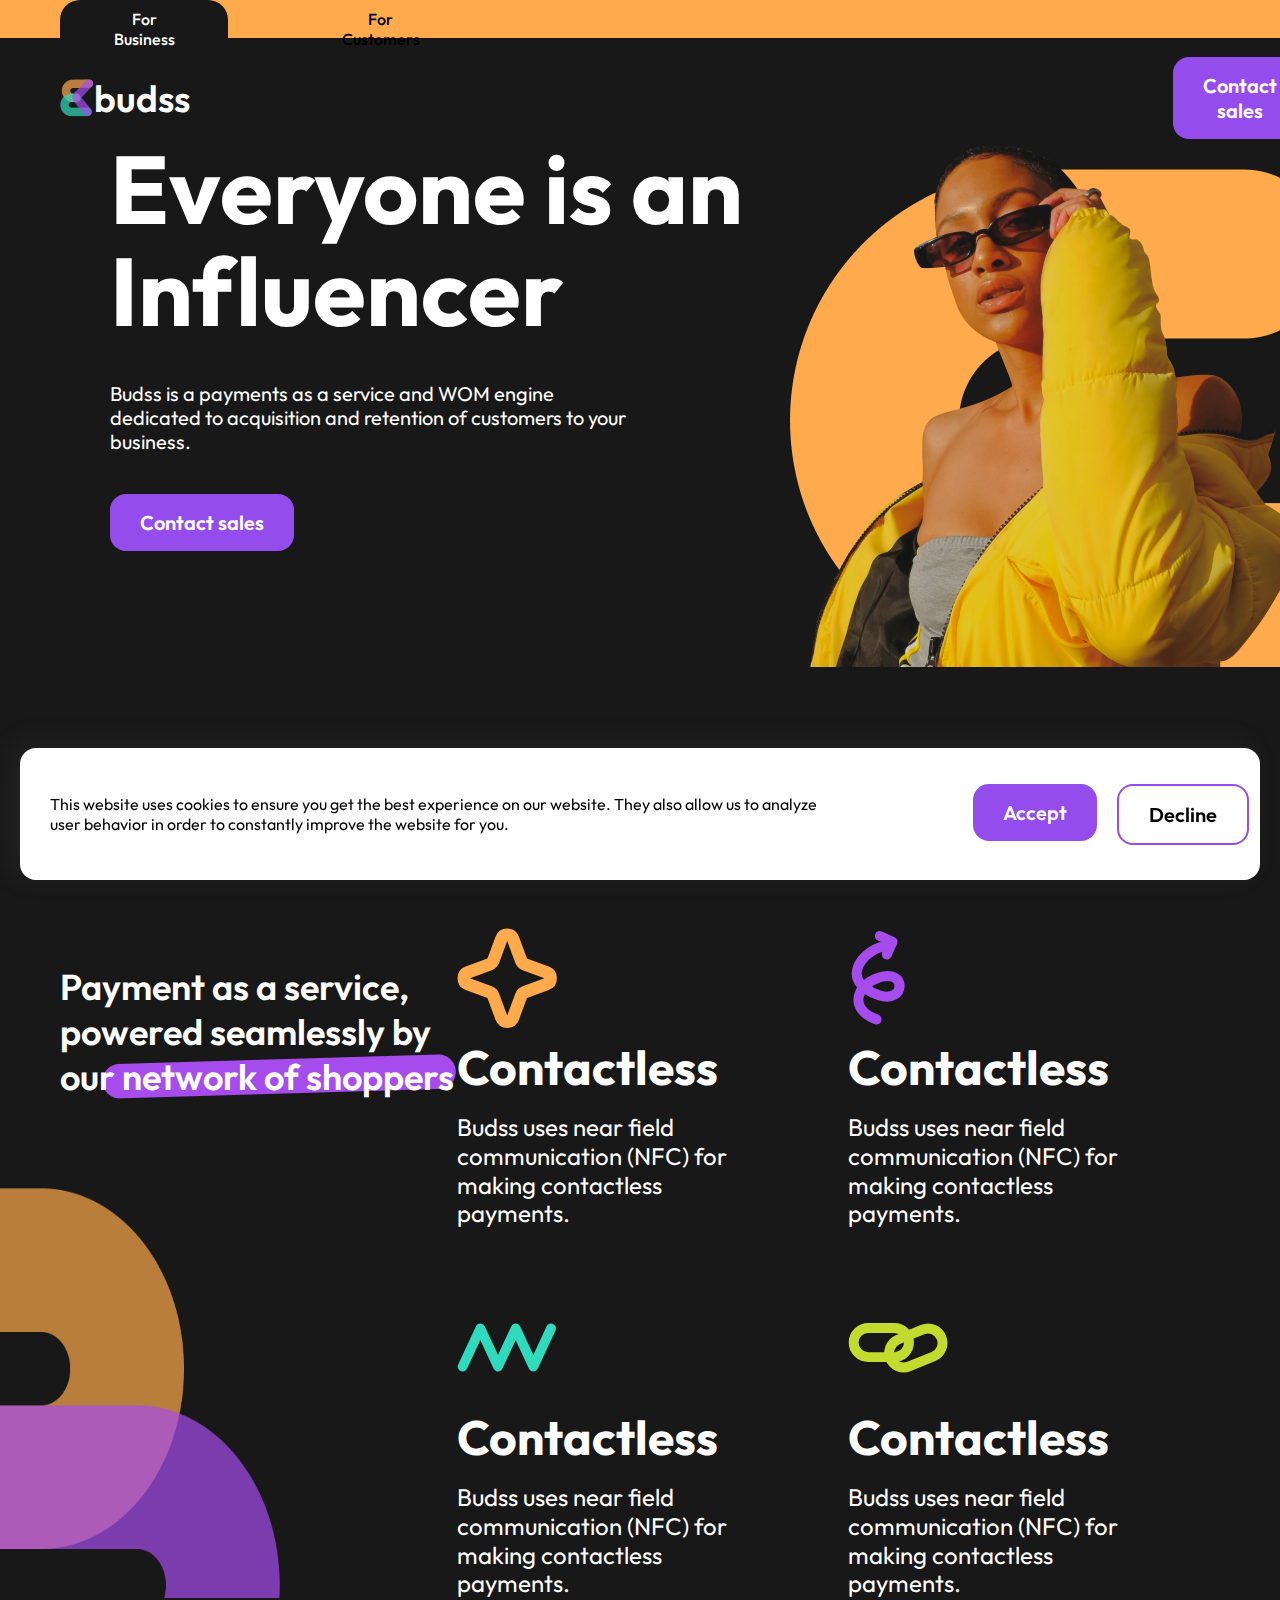
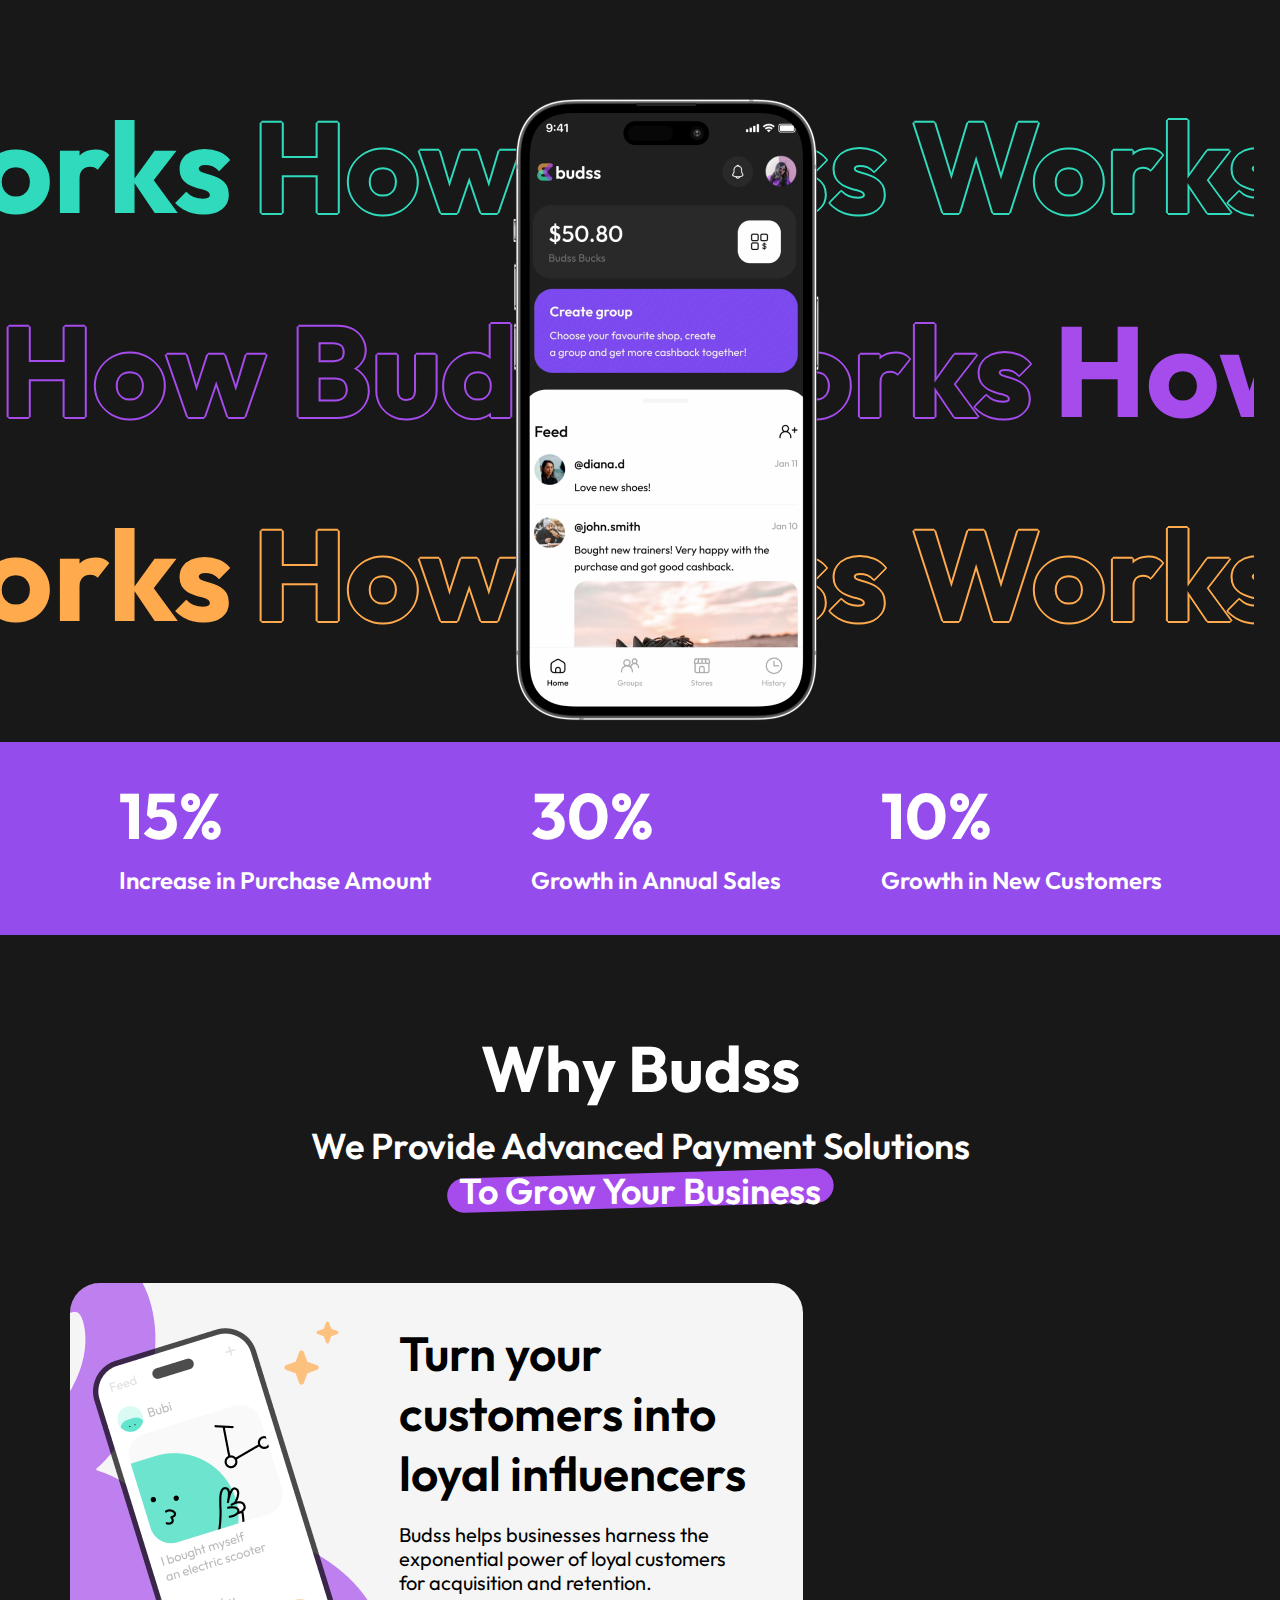
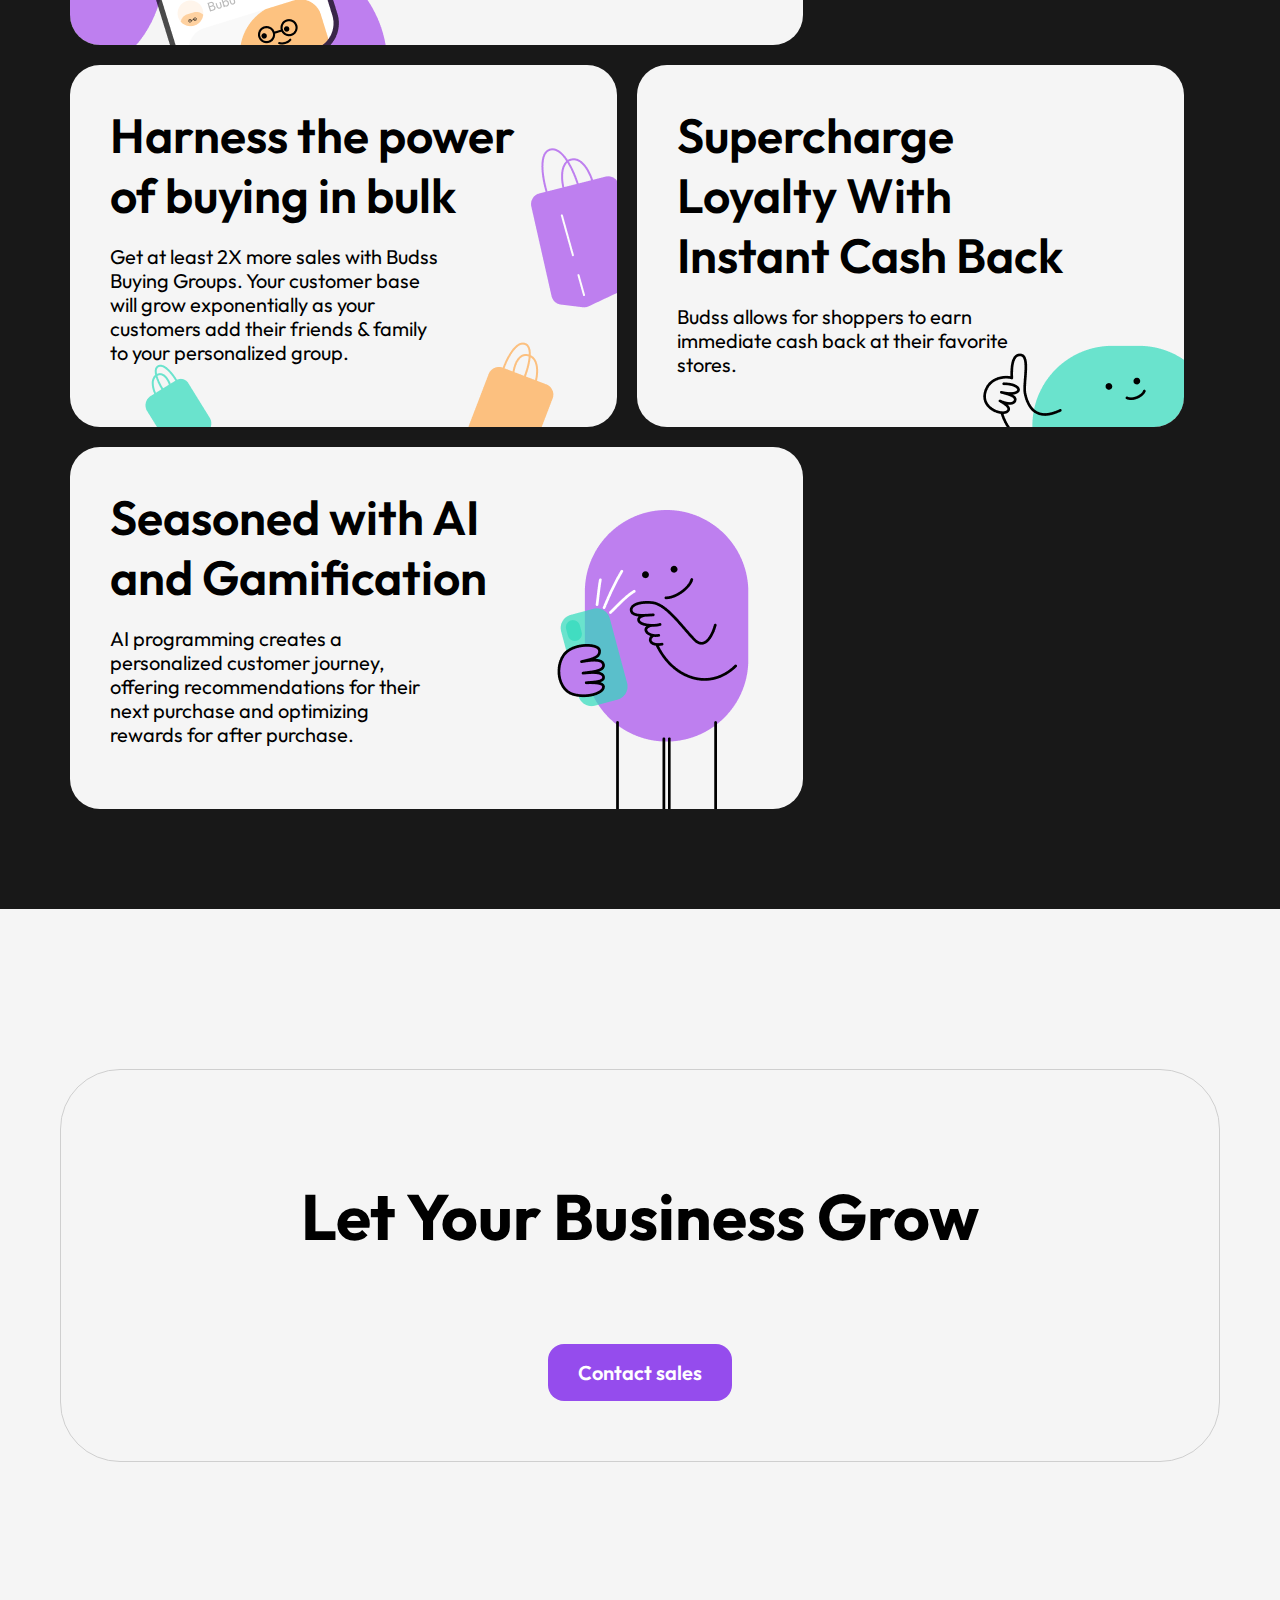
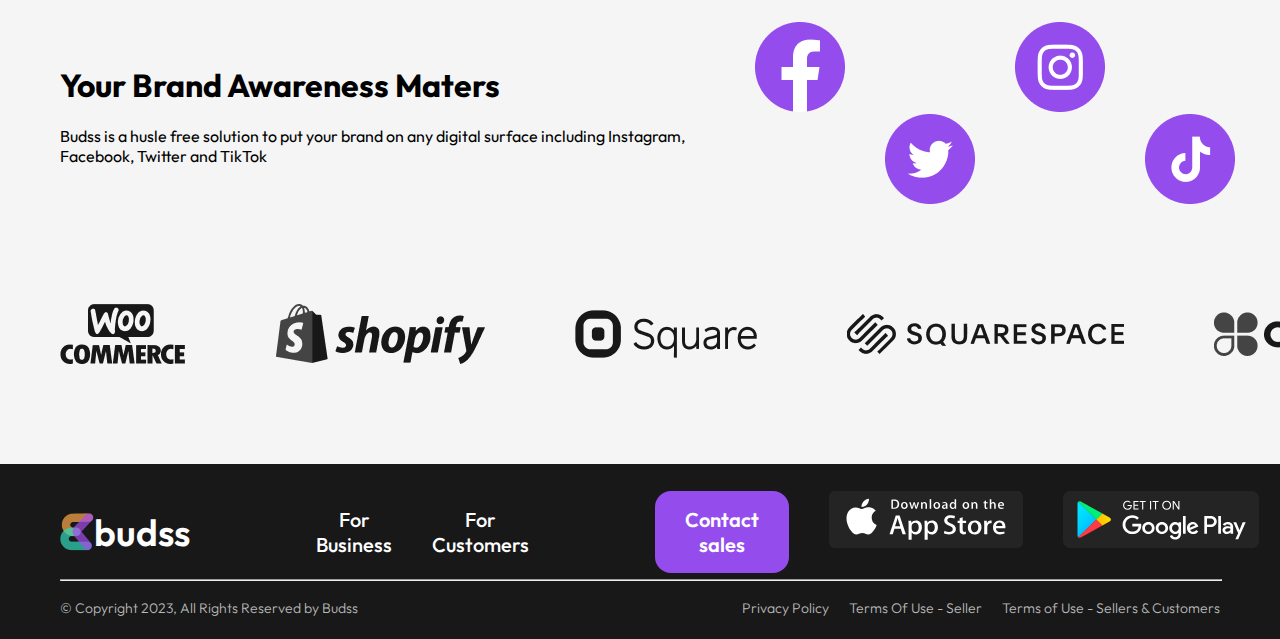
==== commit a302be3a: "close success popup fixes" ====
--- a/index.html
+++ b/index.html
@@ -32,7 +32,7 @@
           <span class="bar"></span>
         </div>
         <div class="nav-links" id="navLinks">
-          <img src="./img/close.svg" id="closeNav" />
+          <img src="./img/close.svg" id="closeNav" alt="close icon" />
           <button>Contact sales</button>
           <div class="mobile-links">
             <p>For Business</p>
@@ -50,7 +50,7 @@
     <main>
       <div class="hero">
         <div class="hero-text">
-          <h1>Everyone is an Influencer</h1>
+          <h1>Everyone is an Influencer</h1>
           <p>
             Budss is a payments as a service and WOM engine dedicated to
             acquisition and retention of customers to your business.
@@ -332,16 +332,16 @@
       </form>
     </div>
     <div class="popup" id="successPopup">
-      <span class="close-icon" id="closeSuccesForm">&times;</span>
+      <span class="close-icon closeSuccessPopup">&times;</span>
       <img src="./img/received.png" />
       <h4>Thank you!</h4>
       <p>
         Thank you, we have received your application and will contact you soon!
       </p>
-      <button class="close-popup" id="closeSuccessPopup">Super!</button>
+      <button class="close-popup closeSuccessPopup">Super!</button>
     </div>
     <script>
-      const mainHeader = document.getElementById("mainHeader");
+      const mainHeader = document.getElementById("mainHeader"); //to fix header
 
       window.addEventListener("scroll", () => {
         const scrollPosition = window.scrollY;
@@ -354,7 +354,7 @@
       });
     </script>
     <script>
-      const cookiePopup = document.getElementById("cookiePopup");
+      const cookiePopup = document.getElementById("cookiePopup"); //accept cookies
       const acceptCookiesButton = document.getElementById("acceptCookies");
 
       setTimeout(() => {
@@ -371,12 +371,12 @@
       const navLinks = document.getElementById("navLinks");
 
       hamburgerIcon.addEventListener("click", () => {
-        navLinks.classList.toggle("active");
+        navLinks.classList.toggle("active"); //show humberger menu in mobile devices
       });
 
       const closeNavIcon = document.getElementById("closeNav");
       closeNavIcon.addEventListener("click", () => {
-        navLinks.classList.remove("active");
+        navLinks.classList.remove("active"); //close humburger menu
       });
 
       const formPopup = document.getElementById("formPopup");
@@ -384,6 +384,10 @@
       const submitButton = document.getElementById("submitButton");
       const closeFormButton = document.getElementById("closeForm");
 
+      const successPopup = document.getElementById("successPopup");
+      const closeSuccessPopupButton =
+        document.querySelectorAll(".closeSuccessPopup");
+
       const nameInput = document.getElementById("name");
       const nameError = document.getElementById("nameError");
 
@@ -392,11 +396,11 @@
 
       showFormButton.forEach((button) => {
         button.addEventListener("click", () => {
-          formPopup.style.display = "flex";
+          formPopup.style.display = "flex"; //show form
         });
       });
 
-      const requiredFields = document.querySelectorAll("input[required]");
+      const requiredFields = document.querySelectorAll("input[required]"); //check if requiered fields were filled
       requiredFields.forEach((field) => {
         field.addEventListener("input", () => {
           const allRequiredFieldsFilled = Array.from(requiredFields).every(
@@ -407,21 +411,19 @@
       });
 
       closeFormButton.addEventListener("click", () => {
-        formPopup.style.display = "none";
+        formPopup.style.display = "none"; //close form
       });
 
       submitButton.addEventListener("click", (event) => {
         event.preventDefault();
         successPopup.style.display = "flex";
-        formPopup.style.display = "none";
-      });
-
-      const successPopup = document.getElementById("successPopup");
-
-      const closeSuccessPopupButton =
-        document.getElementById("closeSuccessPopup");
-      closeSuccessPopupButton.addEventListener("click", () => {
-        successPopup.style.display = "none";
+        formPopup.style.display = "none"; //submit form
+      });
+
+      closeSuccessPopupButton.forEach((close) => {
+        close.addEventListener("click", () => {
+          successPopup.style.display = "none";
+        });
       });
     </script>
   </body>
--- a/style.css
+++ b/style.css
@@ -910,6 +910,11 @@
   right: 20px;
   font-size: 20px;
   cursor: pointer;
+  padding: 0;
+  width: auto;
+  height: auto;
+  background-color: transparent;
+  color: gray;
 }
 
 .error-message {
